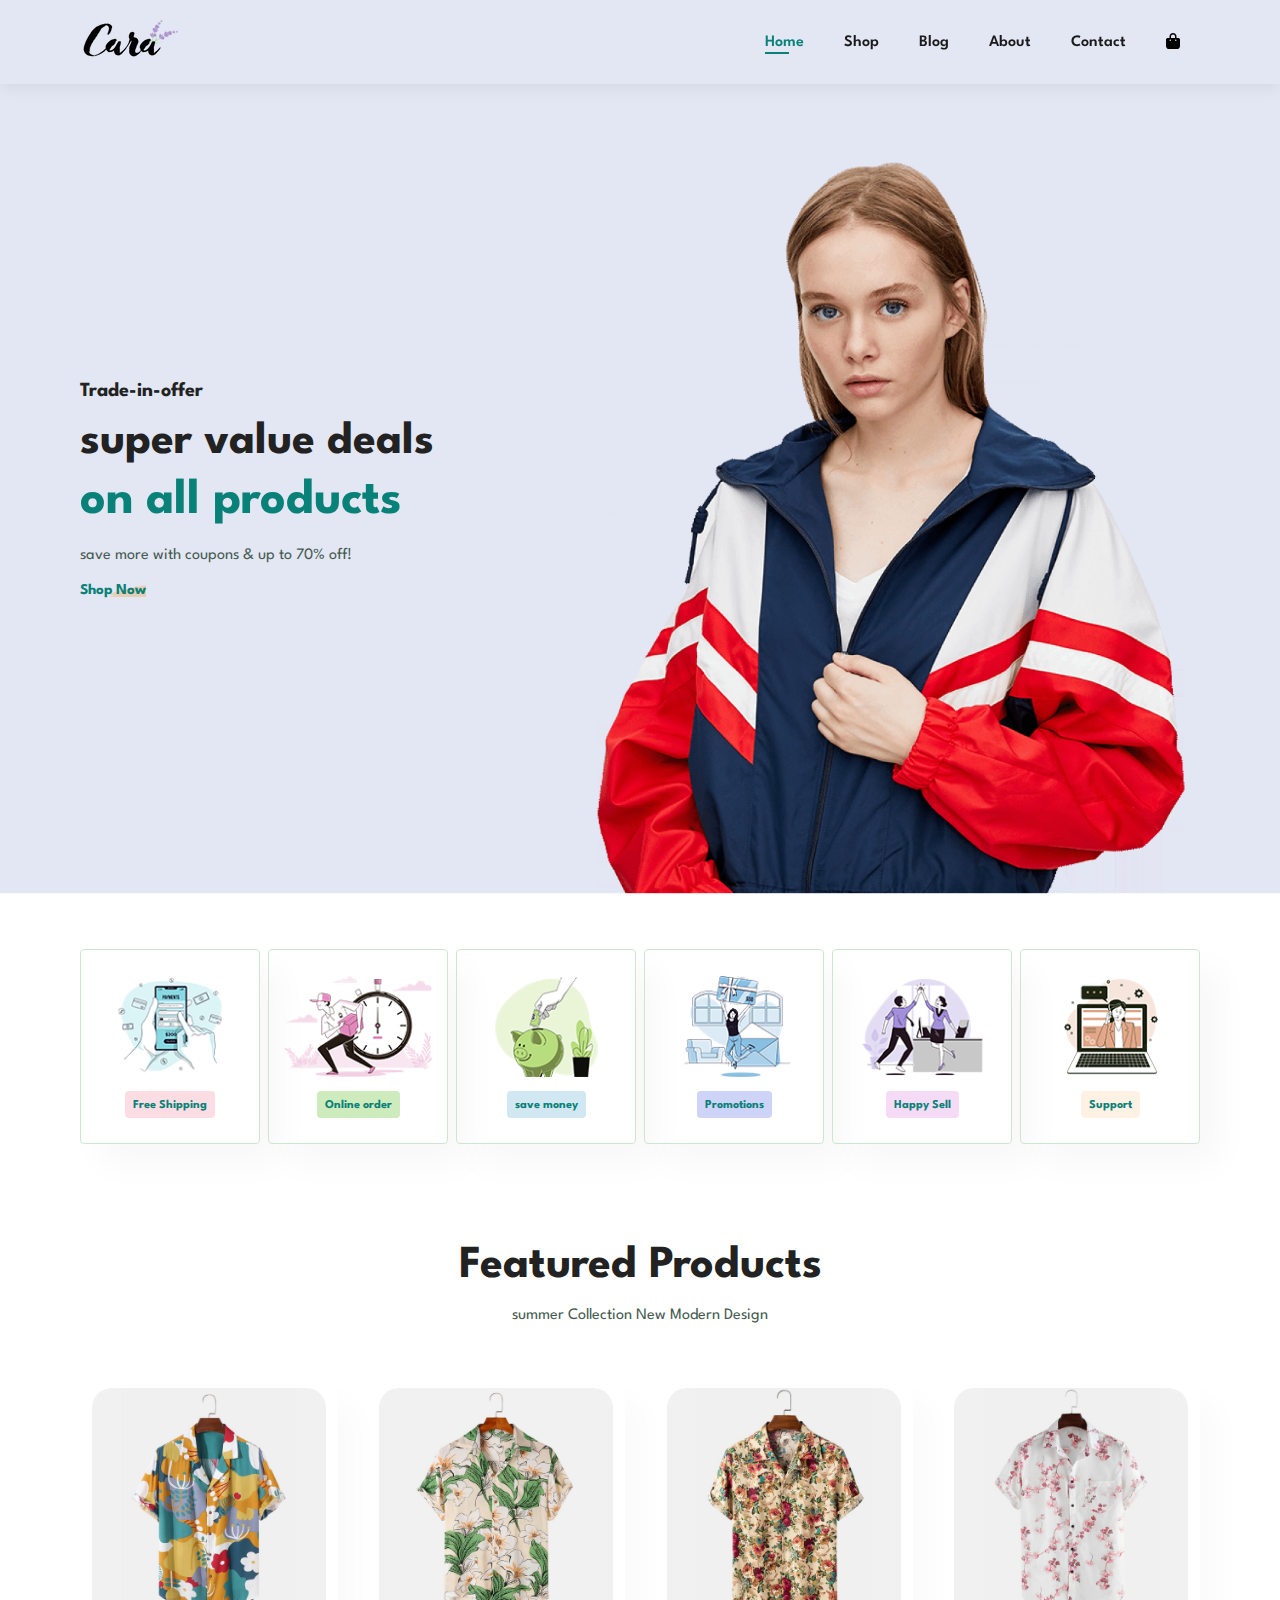
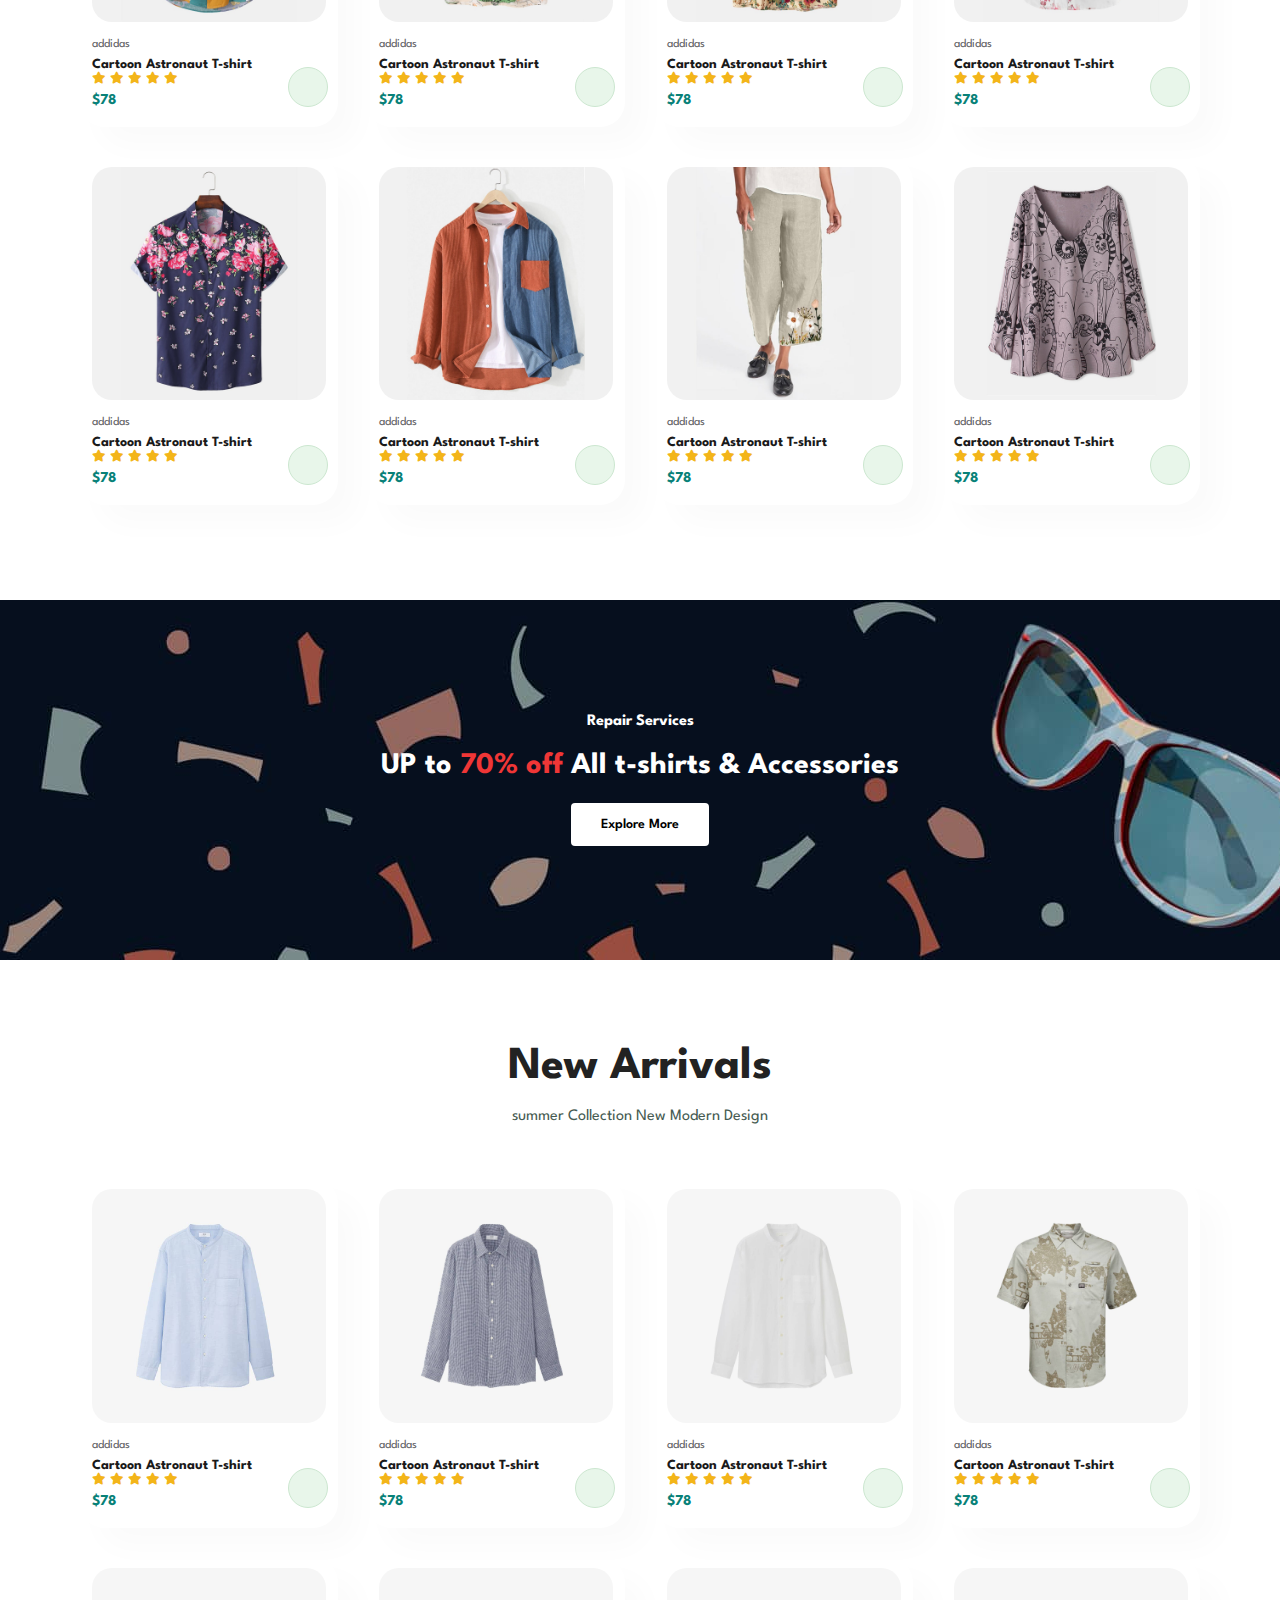
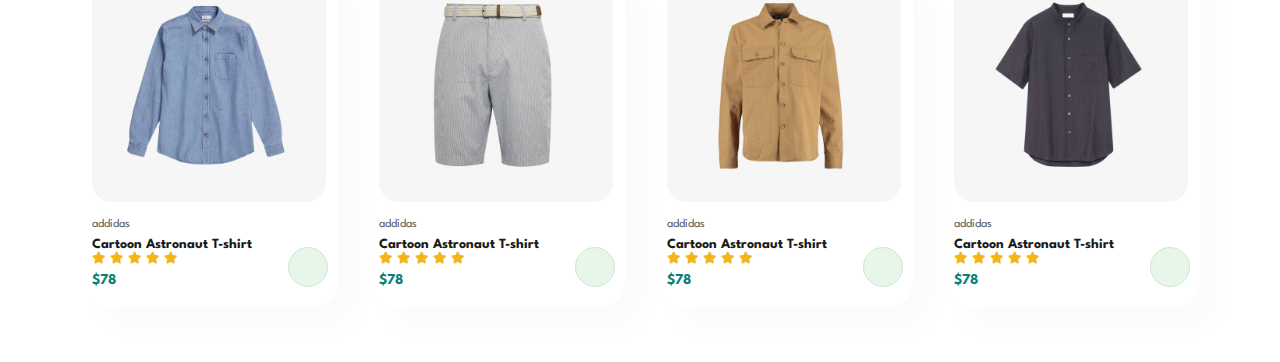
==== e-commerce/index.html @ a08f687c "Add files via upload" ====
<!DOCTYPE html>
<html lang="en">
  <head>
    <meta charset="UTF-8" />
    <meta name="viewport" content="width=device-width, initial-scale=1.0" />
    <title>Document</title>
    <link rel="stylesheet" href="style.css" />
    <link
      rel="stylesheet"
      href="https://cdnjs.cloudflare.com/ajax/libs/font-awesome/6.4.2/css/all.min.css"
      referrerpolicy="no-referrer"
    />
  </head>
  <body>
    <script src="script.js"></script>

    <section id="header">
      <a href="#"><img src="img/logo.png" class="logo" alt="" /></a>

      <div>
        <ul id="navbar">
          <li><a class="active" href="index.html">Home</a></li>
          <li><a href="shop.html">Shop</a></li>
          <li><a href="blog.html">Blog</a></li>
          <li><a href="about.html">About</a></li>
          <li><a href="contact.html">Contact</a></li>
          <li><i class="fa-solid fa-bag-shopping"></i></li>
        </ul>
      </div>
    </section>

    <section id="hero">
      <h4>Trade-in-offer</h4>
      <h2>super value deals</h2>
      <h1>on all products</h1>
      <p>save more with coupons & up to 70% off!</p>
      <button>Shop Now</button>
    </section>

    <section id="feature" class="section-p1">
      <div class="fe-box">
        <img src="img/features/f1.png" alt="" />
        <h6>Free Shipping</h6>
      </div>
      <div class="fe-box">
        <img src="img/features/f2.png" alt="" />
        <h6>Online order</h6>
      </div>
      <div class="fe-box">
        <img src="img/features/f3.png" alt="" />
        <h6>save money</h6>
      </div>
      <div class="fe-box">
        <img src="img/features/f4.png" alt="" />
        <h6>Promotions</h6>
      </div>
      <div class="fe-box">
        <img src="img/features/f5.png" alt="" />
        <h6>Happy Sell</h6>
      </div>
      <div class="fe-box">
        <img src="img/features/f6.png" alt="" />
        <h6>Support</h6>
      </div>
    </section>

    <section id="product1" class="section-p1">
      <h2>Featured Products</h2>
      <p>summer Collection New Modern Design</p>
      <div class="pro-container">
        <div class="pro">
          <img src="img/products/f1.jpg" alt="" />
          <div class="des">
            <span>addidas</span>
            <h5>Cartoon Astronaut T-shirt</h5>
            <div class="star">
              <i class="fas fa-star"></i>
              <i class="fas fa-star"></i>
              <i class="fas fa-star"></i>
              <i class="fas fa-star"></i>
              <i class="fas fa-star"></i>
            </div>
            <h4>$78</h4>
          </div>
          <a href="#"><i class="fal fa-shopping-cart cart"></i></a>
        </div>
        <div class="pro">
          <img src="img/products/f2.jpg" alt="" />
          <div class="des">
            <span>addidas</span>
            <h5>Cartoon Astronaut T-shirt</h5>
            <div class="star">
              <i class="fas fa-star"></i>
              <i class="fas fa-star"></i>
              <i class="fas fa-star"></i>
              <i class="fas fa-star"></i>
              <i class="fas fa-star"></i>
            </div>
            <h4>$78</h4>
          </div>
          <a href="#"><i class="fal fa-shopping-cart cart"></i></a>
        </div>
        <div class="pro">
          <img src="img/products/f3.jpg" alt="" />
          <div class="des">
            <span>addidas</span>
            <h5>Cartoon Astronaut T-shirt</h5>
            <div class="star">
              <i class="fas fa-star"></i>
              <i class="fas fa-star"></i>
              <i class="fas fa-star"></i>
              <i class="fas fa-star"></i>
              <i class="fas fa-star"></i>
            </div>
            <h4>$78</h4>
          </div>
          <a href="#"><i class="fal fa-shopping-cart cart"></i></a>
        </div>
        <div class="pro">
          <img src="img/products/f4.jpg" alt="" />
          <div class="des">
            <span>addidas</span>
            <h5>Cartoon Astronaut T-shirt</h5>
            <div class="star">
              <i class="fas fa-star"></i>
              <i class="fas fa-star"></i>
              <i class="fas fa-star"></i>
              <i class="fas fa-star"></i>
              <i class="fas fa-star"></i>
            </div>
            <h4>$78</h4>
          </div>
          <a href="#"><i class="fal fa-shopping-cart cart"></i></a>
        </div>
        <div class="pro">
          <img src="img/products/f5.jpg" alt="" />
          <div class="des">
            <span>addidas</span>
            <h5>Cartoon Astronaut T-shirt</h5>
            <div class="star">
              <i class="fas fa-star"></i>
              <i class="fas fa-star"></i>
              <i class="fas fa-star"></i>
              <i class="fas fa-star"></i>
              <i class="fas fa-star"></i>
            </div>
            <h4>$78</h4>
          </div>
          <a href="#"><i class="fal fa-shopping-cart cart"></i></a>
        </div>
        <div class="pro">
          <img src="img/products/f6.jpg" alt="" />
          <div class="des">
            <span>addidas</span>
            <h5>Cartoon Astronaut T-shirt</h5>
            <div class="star">
              <i class="fas fa-star"></i>
              <i class="fas fa-star"></i>
              <i class="fas fa-star"></i>
              <i class="fas fa-star"></i>
              <i class="fas fa-star"></i>
            </div>
            <h4>$78</h4>
          </div>
          <a href="#"><i class="fal fa-shopping-cart cart"></i></a>
        </div>
        <div class="pro">
          <img src="img/products/f7.jpg" alt="" />
          <div class="des">
            <span>addidas</span>
            <h5>Cartoon Astronaut T-shirt</h5>
            <div class="star">
              <i class="fas fa-star"></i>
              <i class="fas fa-star"></i>
              <i class="fas fa-star"></i>
              <i class="fas fa-star"></i>
              <i class="fas fa-star"></i>
            </div>
            <h4>$78</h4>
          </div>
          <a href="#"><i class="fal fa-shopping-cart cart"></i></a>
        </div>
        <div class="pro">
          <img src="img/products/f8.jpg" alt="" />
          <div class="des">
            <span>addidas</span>
            <h5>Cartoon Astronaut T-shirt</h5>
            <div class="star">
              <i class="fas fa-star"></i>
              <i class="fas fa-star"></i>
              <i class="fas fa-star"></i>
              <i class="fas fa-star"></i>
              <i class="fas fa-star"></i>
            </div>
            <h4>$78</h4>
          </div>
          <a href="#"><i class="fal fa-shopping-cart cart"></i></a>
        </div>
      </div>
    </section>

    <section id="banner" class="section-m1">
      <h4>Repair Services</h4>
      <h2>UP to <span>70% off</span> All t-shirts & Accessories</h2>
      <button class="normal">Explore More</button>
    </section>

    <section id="product1" class="section-p1">
      <h2>New Arrivals</h2>
      <p>summer Collection New Modern Design</p>
      <div class="pro-container">
        <div class="pro">
          <img src="img/products/n1.jpg" alt="" />
          <div class="des">
            <span>addidas</span>
            <h5>Cartoon Astronaut T-shirt</h5>
            <div class="star">
              <i class="fas fa-star"></i>
              <i class="fas fa-star"></i>
              <i class="fas fa-star"></i>
              <i class="fas fa-star"></i>
              <i class="fas fa-star"></i>
            </div>
            <h4>$78</h4>
          </div>
          <a href="#"><i class="fal fa-shopping-cart cart"></i></a>
        </div>
        <div class="pro">
          <img src="img/products/n2.jpg" alt="" />
          <div class="des">
            <span>addidas</span>
            <h5>Cartoon Astronaut T-shirt</h5>
            <div class="star">
              <i class="fas fa-star"></i>
              <i class="fas fa-star"></i>
              <i class="fas fa-star"></i>
              <i class="fas fa-star"></i>
              <i class="fas fa-star"></i>
            </div>
            <h4>$78</h4>
          </div>
          <a href="#"><i class="fal fa-shopping-cart cart"></i></a>
        </div>
        <div class="pro">
          <img src="img/products/n3.jpg" alt="" />
          <div class="des">
            <span>addidas</span>
            <h5>Cartoon Astronaut T-shirt</h5>
            <div class="star">
              <i class="fas fa-star"></i>
              <i class="fas fa-star"></i>
              <i class="fas fa-star"></i>
              <i class="fas fa-star"></i>
              <i class="fas fa-star"></i>
            </div>
            <h4>$78</h4>
          </div>
          <a href="#"><i class="fal fa-shopping-cart cart"></i></a>
        </div>
        <div class="pro">
          <img src="img/products/n4.jpg" alt="" />
          <div class="des">
            <span>addidas</span>
            <h5>Cartoon Astronaut T-shirt</h5>
            <div class="star">
              <i class="fas fa-star"></i>
              <i class="fas fa-star"></i>
              <i class="fas fa-star"></i>
              <i class="fas fa-star"></i>
              <i class="fas fa-star"></i>
            </div>
            <h4>$78</h4>
          </div>
          <a href="#"><i class="fal fa-shopping-cart cart"></i></a>
        </div>
        <div class="pro">
          <img src="img/products/n5.jpg" alt="" />
          <div class="des">
            <span>addidas</span>
            <h5>Cartoon Astronaut T-shirt</h5>
            <div class="star">
              <i class="fas fa-star"></i>
              <i class="fas fa-star"></i>
              <i class="fas fa-star"></i>
              <i class="fas fa-star"></i>
              <i class="fas fa-star"></i>
            </div>
            <h4>$78</h4>
          </div>
          <a href="#"><i class="fal fa-shopping-cart cart"></i></a>
        </div>
        <div class="pro">
          <img src="img/products/n6.jpg" alt="" />
          <div class="des">
            <span>addidas</span>
            <h5>Cartoon Astronaut T-shirt</h5>
            <div class="star">
              <i class="fas fa-star"></i>
              <i class="fas fa-star"></i>
              <i class="fas fa-star"></i>
              <i class="fas fa-star"></i>
              <i class="fas fa-star"></i>
            </div>
            <h4>$78</h4>
          </div>
          <a href="#"><i class="fal fa-shopping-cart cart"></i></a>
        </div>
        <div class="pro">
          <img src="img/products/n7.jpg" alt="" />
          <div class="des">
            <span>addidas</span>
            <h5>Cartoon Astronaut T-shirt</h5>
            <div class="star">
              <i class="fas fa-star"></i>
              <i class="fas fa-star"></i>
              <i class="fas fa-star"></i>
              <i class="fas fa-star"></i>
              <i class="fas fa-star"></i>
            </div>
            <h4>$78</h4>
          </div>
          <a href="#"><i class="fal fa-shopping-cart cart"></i></a>
        </div>
        <div class="pro">
          <img src="img/products/n8.jpg" alt="" />
          <div class="des">
            <span>addidas</span>
            <h5>Cartoon Astronaut T-shirt</h5>
            <div class="star">
              <i class="fas fa-star"></i>
              <i class="fas fa-star"></i>
              <i class="fas fa-star"></i>
              <i class="fas fa-star"></i>
              <i class="fas fa-star"></i>
            </div>
            <h4>$78</h4>
          </div>
          <a href="#"><i class="fal fa-shopping-cart cart"></i></a>
        </div>
      </div>
    </section>
  </body>
</html>
---- e-commerce/style.css ----
@import url("https://fonts.googleapis.com/css2?family=League+Spartan:wght@100;200&display=swap");

* {
  margin: 0;
  padding: 0;
  box-sizing: border-box;
  font-family: "League Spartan", sans-serif;
}

h1 {
  font-size: 50px;
  line-height: 64px;
  color: #222;
}

h2 {
  font-size: 46px;
  line-height: 54px;
  color: #222;
}

h4 {
  font-size: 20px;
  color: #222;
}

h6 {
  font-weight: 700;
  font-size: 12px;
}
p {
  font-size: 16px;
  color: #465b52;
  margin: 15px 0 20px 0;
}

.section-p1 {
  padding: 40px 80px;
}

.section-m1 {
  margin: 40px 0;
}

button.normal {
  font-size: 14px;
  font-weight: 600;
  padding: 15px 30px;
  color: #000;
  background-color: #fff;
  border-radius: 4px;
  cursor: pointer;
  border: none;
  outline: none;
  transition: 0.2s;
}
body {
  width: 100%;
}

#header {
  /* border: 1px solid red; */
  display: flex;
  align-items: center;
  justify-content: space-between;
  padding: 20px 80px;
  background: #e3e6f3;
  box-shadow: 0 5px 15px rgba(0, 0, 0, 0.06);
  z-index: 999;
  position: sticky;
  top: 0;
  left: 0;
}

#navbar {
  display: flex;
  align-items: center;
  justify-content: center;
}

#navbar li {
  list-style: none;
  padding: 0 20px;
  position: relative;
}

#navbar li a {
  text-decoration: none;
  font-size: 16px;
  font-weight: 600;
  color: #1a1a1a;
  transition: 0.3s ease;
}

#navbar li a:hover,
#navbar li a.active {
  color: #088178;
}

#navbar li a.active::after,
#navbar li a:hover::after {
  content: "";
  width: 30%;
  height: 2px;
  background: #088178;
  position: absolute;
  bottom: -4px;
  left: 20px;
}

/* home page */

#hero {
  background-image: url("img/hero4.png");
  height: 90vh;
  width: 100%;
  background-size: cover;
  background-position: top 25% right 0;
  padding: 0 80px;
  display: flex;
  flex-direction: column;
  align-items: flex-start;
  justify-content: center;
}

#hero h4 {
  padding-bottom: 15px;
}

#hero h1 {
  color: #088178;
}

#hero button {
  background-image: url("img/button.png");
  background-color: transparent;
  color: #088178;
  border: 0;
  padding: z4px 80px 14px 65px;
  background-repeat: no-repeat;
  cursor: pointer;
  font-weight: 700;
  font-size: 15px;
}

#feature {
  display: flex;
  align-items: center;
  justify-content: space-between;
  flex-wrap: wrap;
}

#feature .fe-box {
  width: 180px;
  text-align: center;
  padding: 25px 15px;
  box-shadow: 20px 20px 34px rgba(0, 0, 0, 0.03);
  border: 1px solid #cce7d0;
  border-radius: 4px;
  margin: 15px 0;
}

#feature .fe-box:hover {
  box-shadow: 10px 10px 54px rgba(70, 62, 221, 0.1);
}

#feature .fe-box img {
  width: 100%;
  margin-bottom: 10px;
}

#feature .fe-box h6 {
  display: inline-block;
  padding: 9px 8px 6px 8px;
  line-height: 1;
  border-radius: 4px;
  color: #088178;
  background-color: #fddde4;
}

#feature .fe-box:nth-child(2) h6 {
  background-color: #cdebbc;
}
#feature .fe-box:nth-child(3) h6 {
  background-color: #d1e8f2;
}
#feature .fe-box:nth-child(4) h6 {
  background-color: #cdd4f8;
}
#feature .fe-box:nth-child(5) h6 {
  background-color: #f6dbf6;
}
#feature .fe-box:nth-child(6) h6 {
  background-color: #fff2e5;
}

/* product page */

#product1 {
  text-align: center;
}

#product1 .pro-container {
  display: flex;
  justify-content: space-between;
  padding-top: 20px;
  flex-wrap: wrap;
}

#product1 .pro {
  width: 23%;
  min-width: 250px;
  padding: 10px 12px;
  border: 1px splid #cce7d8;
  border-radius: 25px;
  cursor: pointer;
  box-shadow: 20px 20px 30px rgba(0, 0, 0, 0.02);
  margin: 15px 0;
  transition: 0.2s ease;
  position: relative;
}

#product1 .pro:hover {
  box-shadow: 20px 20px 30px rgba(0, 0, 0, 0.06);
}

#product1 .pro img {
  width: 100%;
  border-radius: 20px;
}

#product1 .pro .des {
  text-align: start;
  padding: 10px 0;
}
#product1 .pro .des span {
  color: #606063;
  font-size: 12px;
}

#product1 .pro .des h5 {
  padding-top: 7px;
  color: #1a1a1a;
  font-size: 14px;
}

#product1 .pro .des i {
  font-size: 12px;
  color: rgb(243, 181, 25);
}

#product1 .pro .des h4 {
  padding-top: 7px;
  font-size: 15px;
  font-weight: 700;
  color: #088178;
}

#product1 .pro .cart {
  border: 1px solid #cce7d0;
  width: 40px;
  height: 40px;
  line-height: 40px;
  border-radius: 50px;
  background-color: #e8f6ea;
  font-weight: 500;
  color: #088178;
  position: absolute;
  bottom: 20px;
  right: 10px;
}

/* banner  */

#banner {
  display: flex;
  flex-direction: column;
  justify-content: center;
  align-items: center;
  text-align: center;
  background-image: url("img/banner/b2.jpg");
  width: 100%;
  height: 40vh;
  background-size: cover;
  background-position: center;
}

#banner h4 {
  color: #fff;
  font-size: 16px;
}

#banner h2 {
  color: #fff;
  font-size: 30px;
  padding: 10px 0;
}

#banner h2 span {
  color: #ef3636;
}

#banner button:hover {
  background-color: #088178;
  color: #fff;
}
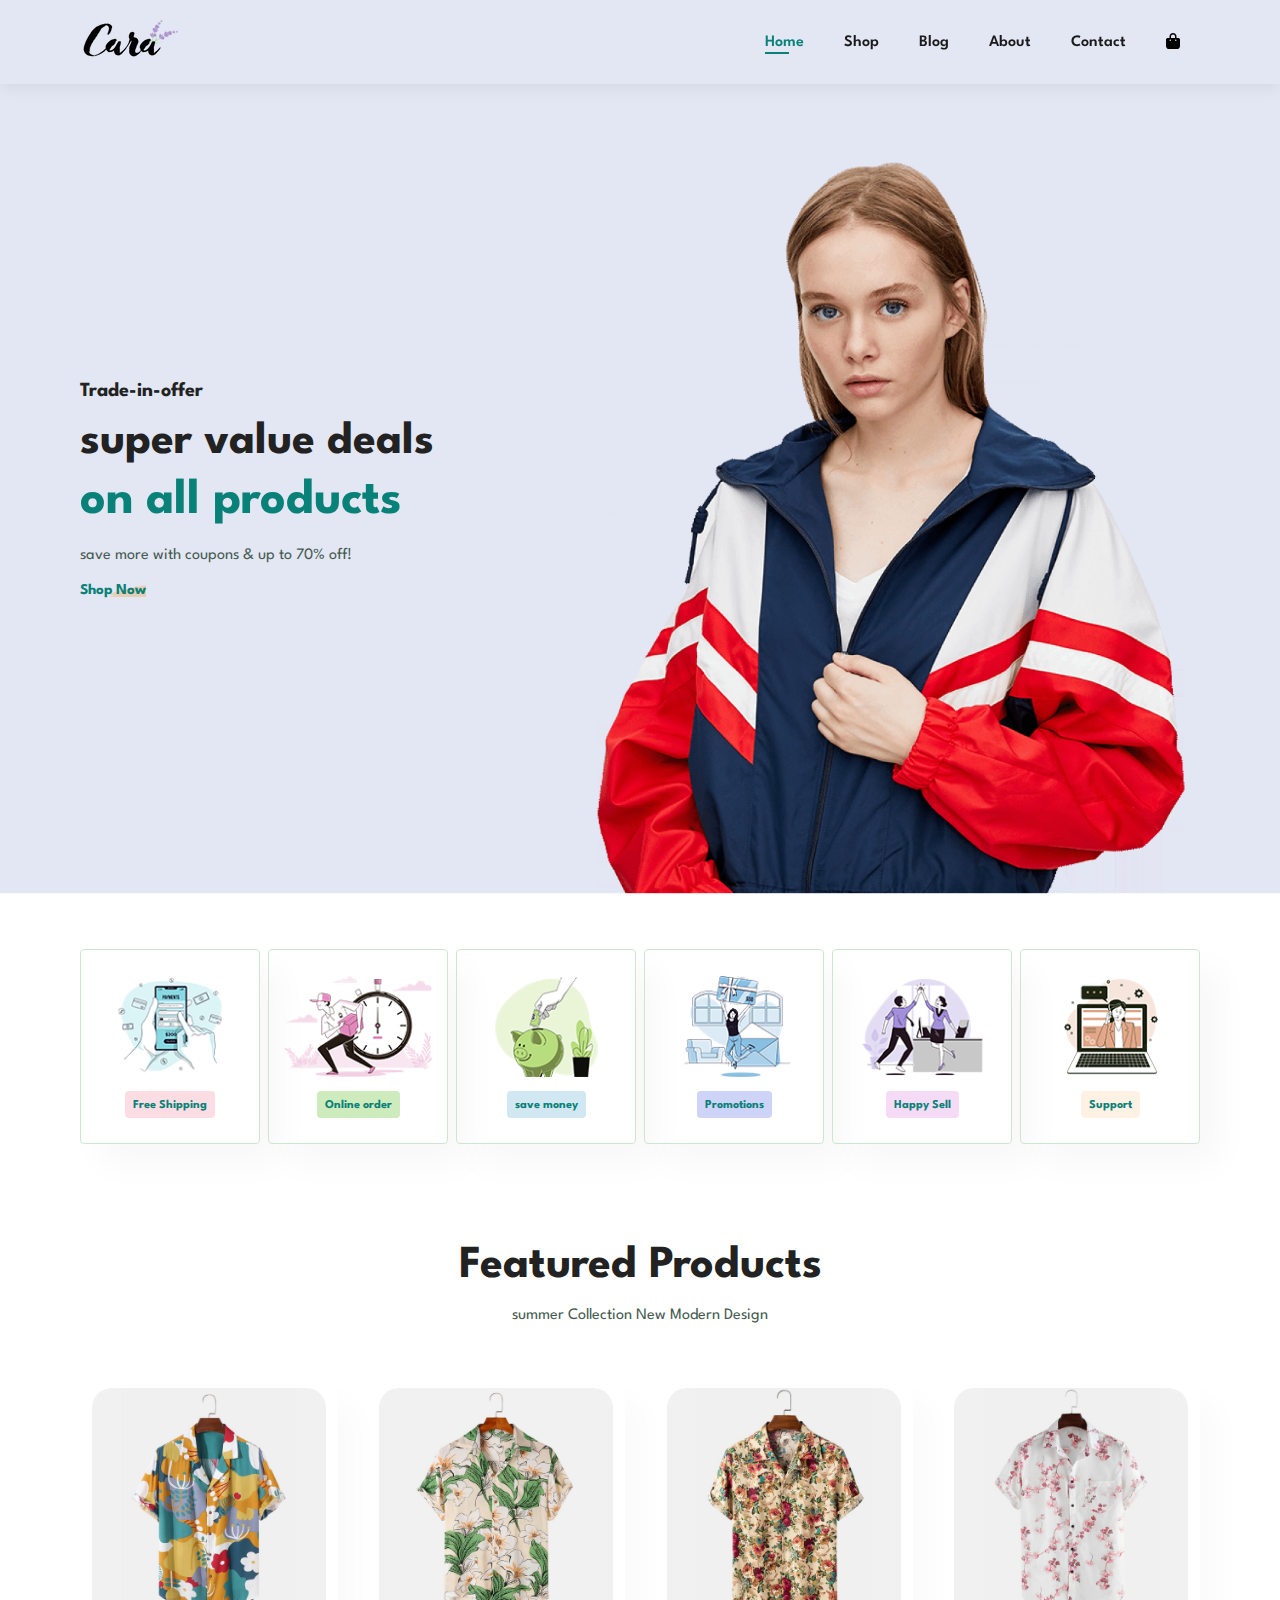
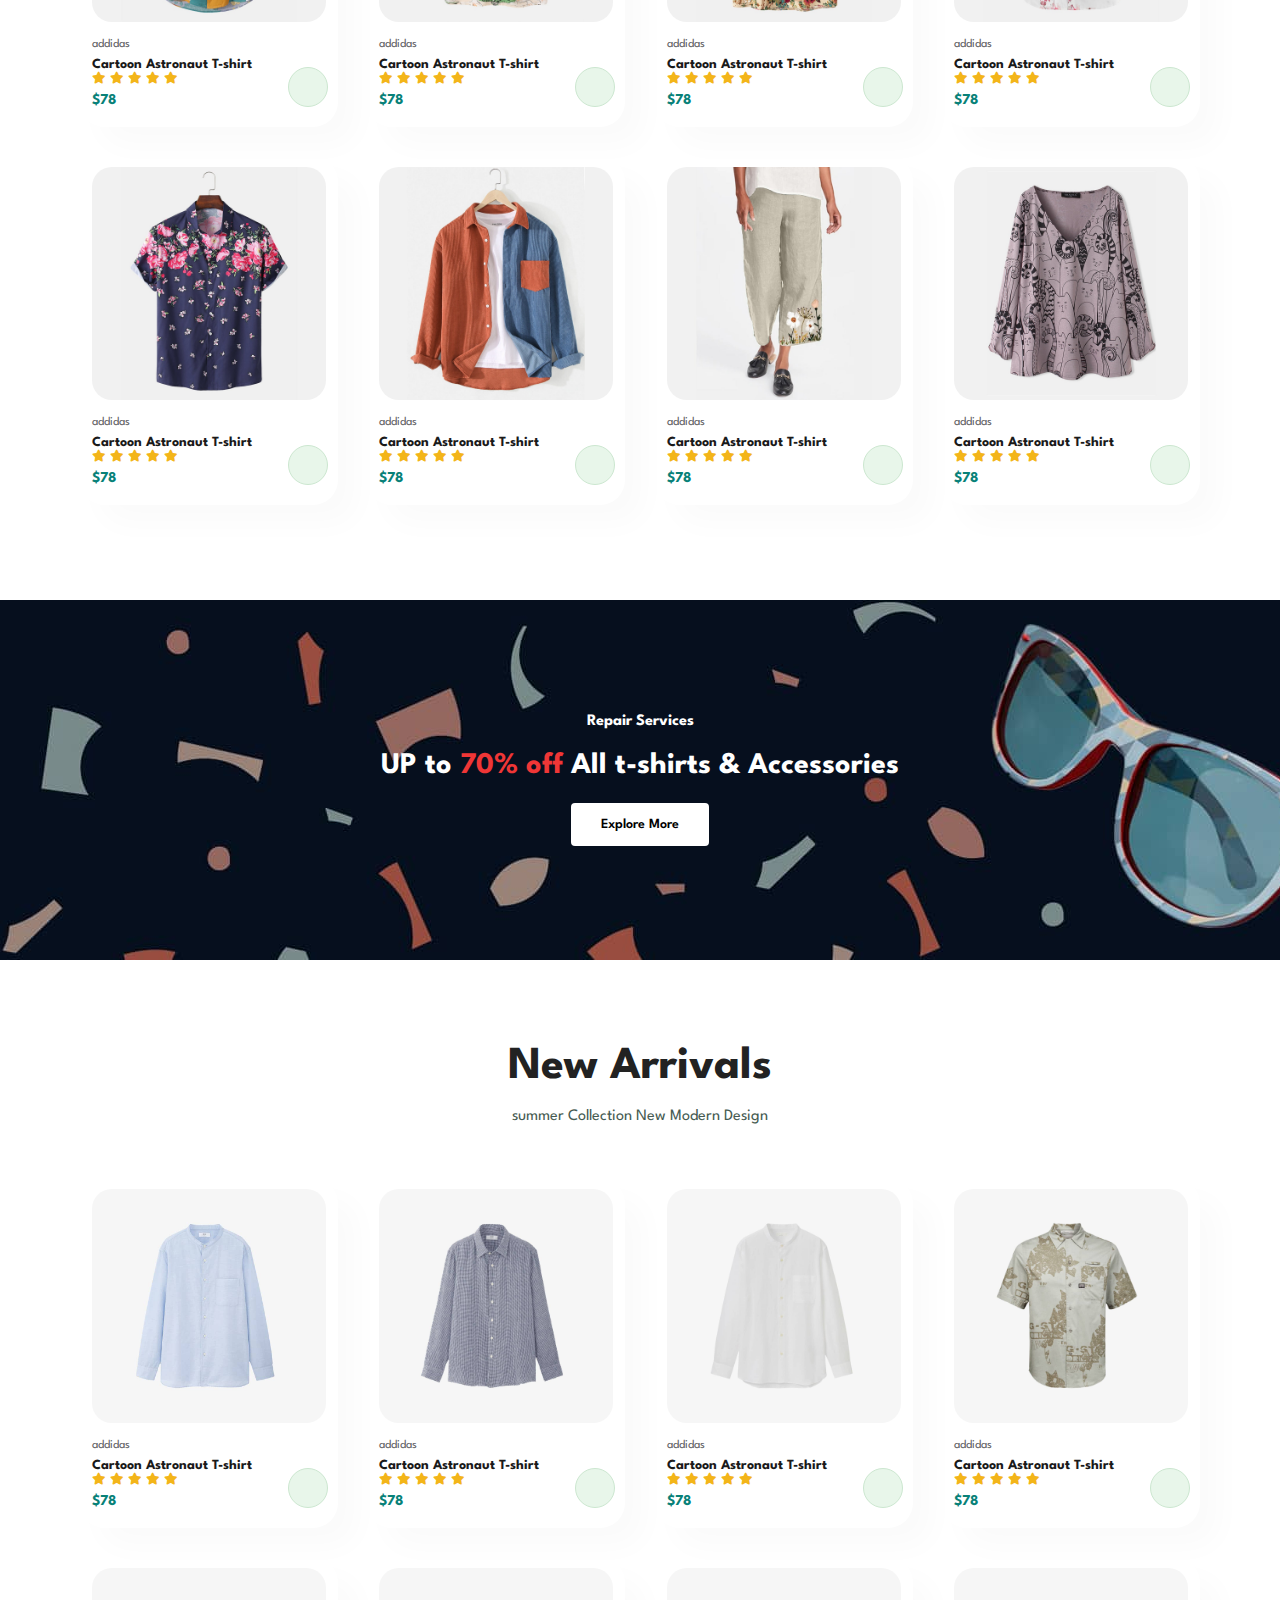
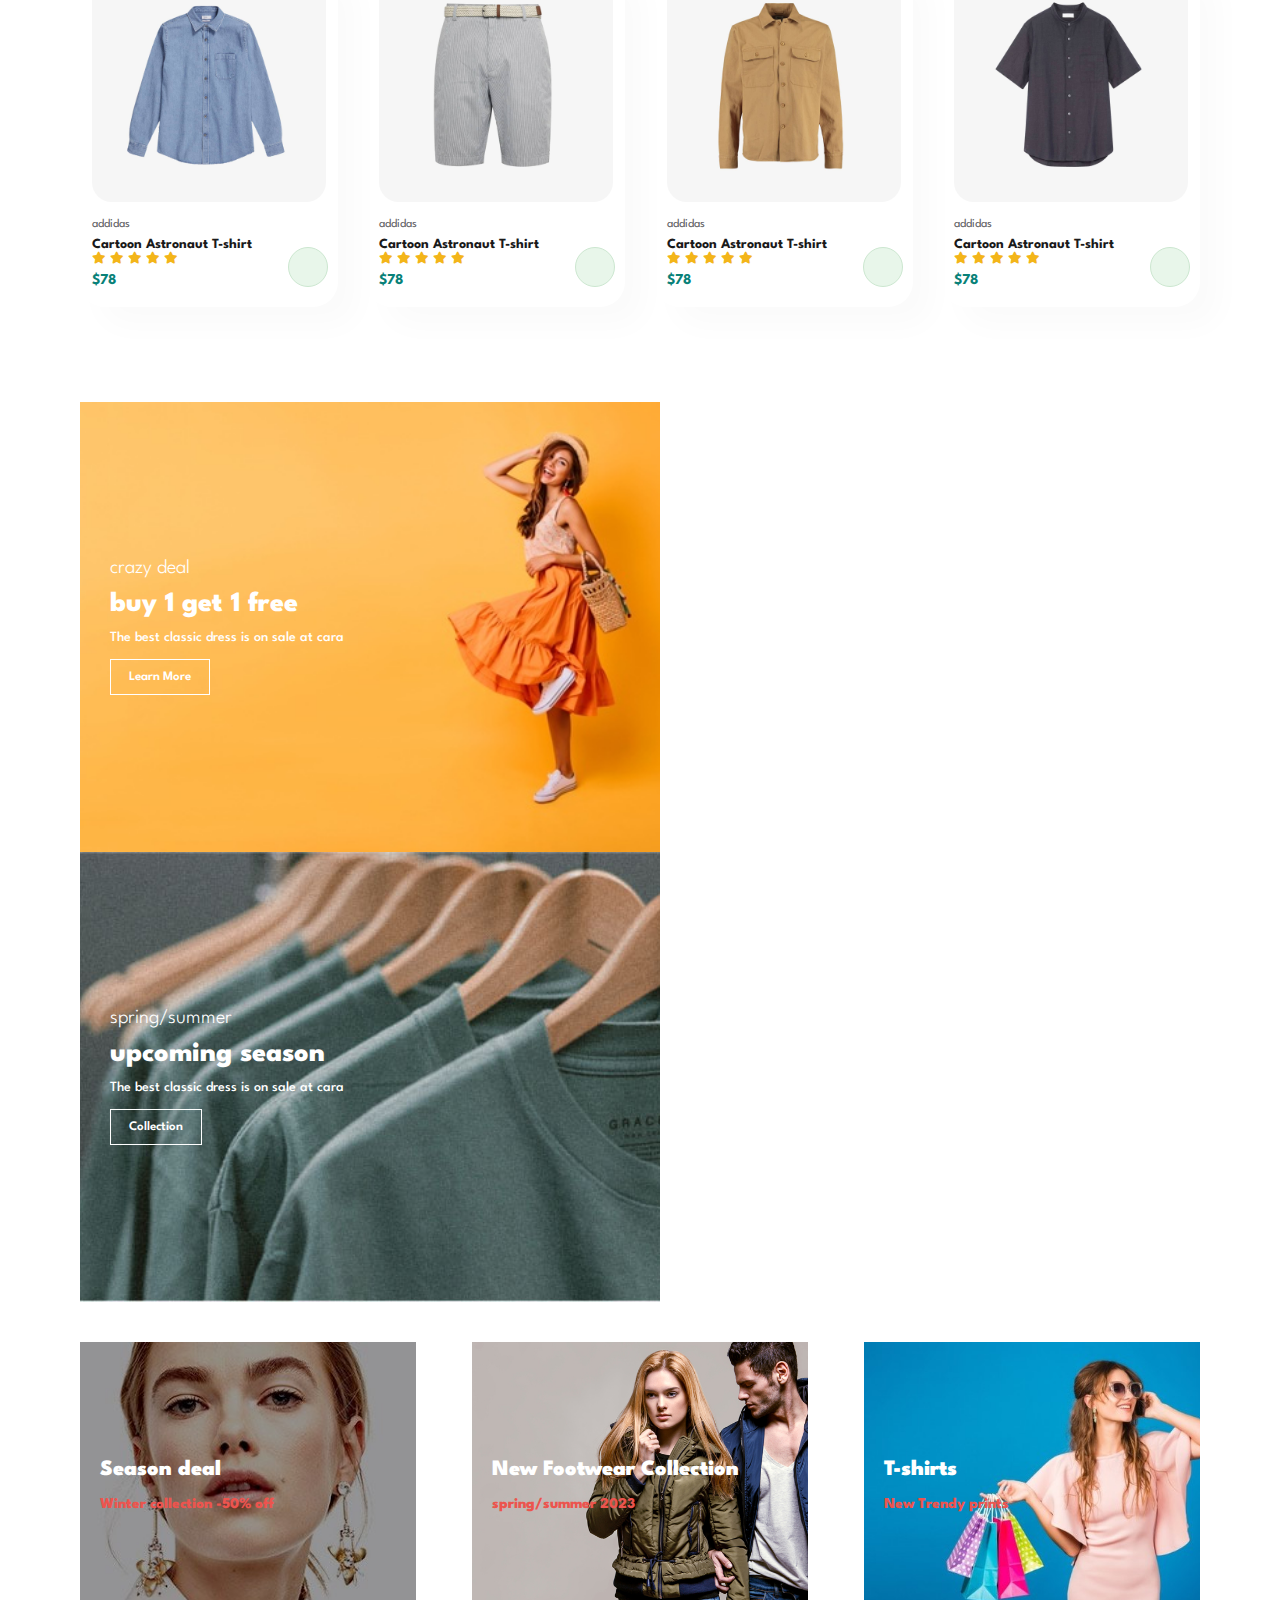
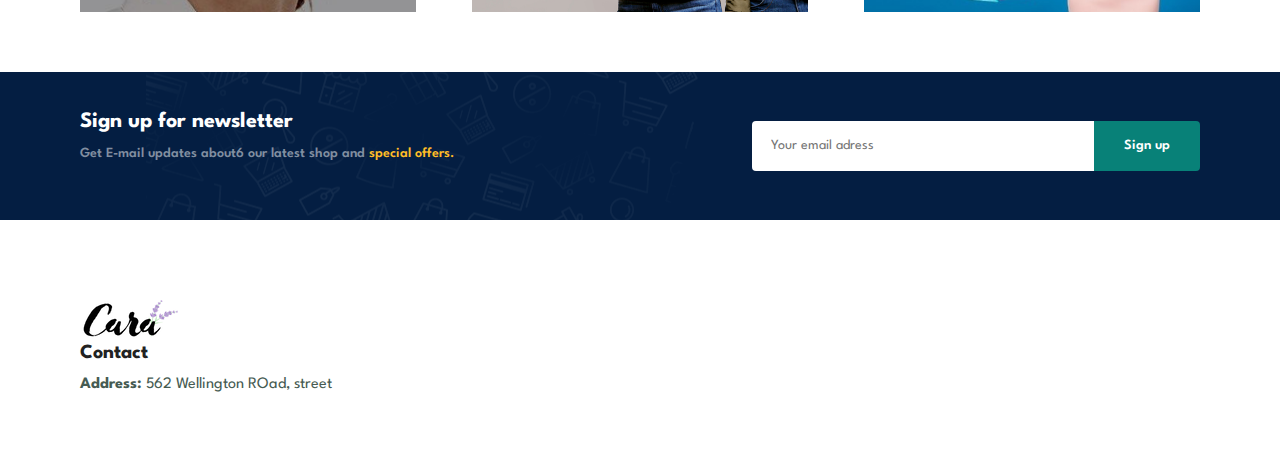
==== commit d9ebea9a: "home page" ====
--- a/e-commerce/index.html
+++ b/e-commerce/index.html
@@ -3,7 +3,7 @@
   <head>
     <meta charset="UTF-8" />
     <meta name="viewport" content="width=device-width, initial-scale=1.0" />
-    <title>Document</title>
+    <title>Document nabin</title>
     <link rel="stylesheet" href="style.css" />
     <link
       rel="stylesheet"
@@ -339,5 +339,59 @@
         </div>
       </div>
     </section>
+
+    <section id="sm-banner" class="section-p1">
+      <div class="banner-box">
+        <h4>crazy deal</h4>
+        <h2>buy 1 get 1 free</h2>
+        <span>The best classic dress is on sale at cara</span>
+        <button class="white">Learn More</button>
+      </div>
+      <div class="banner-box banner-box2">
+        <h4>spring/summer</h4>
+        <h2>upcoming season</h2>
+        <span>The best classic dress is on sale at cara</span>
+        <button class="white">Collection</button>
+      </div>
+    </section>
+
+    <section id="banner3">
+      <div class="banner-box">
+        <h2>Season deal</h2>
+        <h3>Winter collection -50% off</h3>
+      </div>
+      <div class="banner-box banner-box2">
+        <h2>New Footwear Collection</h2>
+        <h3>spring/summer 2023</h3>
+      </div>
+      <div class="banner-box banner-box3">
+        <h2>T-shirts</h2>
+        <h3>New Trendy prints</h3>
+      </div>
+    </section>
+
+    <section id="newsletter" class="section-p1 section-m1">
+      <div class="newstext">
+        <h4>Sign up for newsletter</h4>
+        <p>
+          Get E-mail updates about6 our latest shop and
+          <span>special offers.</span>
+        </p>
+      </div>
+      <div class="form">
+        <input type="text" placeholder="Your email adress" />
+        <button class="normal">Sign up</button>
+      </div>
+    </section>
+
+    <footer class="section-p1">
+
+      <div class="col">
+        <img src="img/logo.png" alt="">
+        <h4>Contact</h4>
+        <p><strong>Address: </strong> 562 Wellington ROad, street</p>
+
+      </div>
+    </footer>
   </body>
 </html>
--- a/e-commerce/style.css
+++ b/e-commerce/style.css
@@ -54,6 +54,19 @@
   outline: none;
   transition: 0.2s;
 }
+
+button.white {
+  font-size: 13px;
+  font-weight: 600;
+  padding: 11px 18px;
+  color: #fff;
+  background-color: transparent;
+  cursor: pointer;
+  border: 1px solid #fff;
+  outline: none;
+  transition: 0.2s;
+}
+
 body {
   width: 100%;
 }
@@ -304,3 +317,139 @@
   background-color: #088178;
   color: #fff;
 }
+
+#sm-banner {
+  display: flex;
+  justify-content: space-between;
+  flex-wrap: wrap;
+}
+#sm-banner .banner-box {
+  display: flex;
+  flex-direction: column;
+  justify-content: center;
+  align-items: flex-start;
+  padding: 30px;
+  background-image: url("img/banner/b17.jpg");
+  min-width: 580px;
+  height: 50vh;
+  background-size: cover;
+  background-position: center;
+}
+
+#sm-banner .banner-box2 {
+  background-image: url("img/banner/b10.jpg");
+}
+
+#sm-banner h4 {
+  color: #fff;
+  font-size: 20px;
+  font-weight: 300;
+}
+#sm-banner h2 {
+  color: #fff;
+  font-size: 28px;
+  font-weight: 800;
+}
+
+#sm-banner span {
+  color: #fff;
+  font-size: 14px;
+  font-weight: 500;
+  padding-bottom: 15px;
+}
+
+#sm-banner .banner-box:hover button {
+  background-color: #088178;
+  border: 1px solid #088178;
+}
+
+#banner3 {
+  display: flex;
+  justify-content: space-between;
+  flex-wrap: wrap;
+  padding: 0 80px;
+}
+#banner3 .banner-box {
+  display: flex;
+  flex-direction: column;
+  justify-content: center;
+  align-items: flex-start;
+  padding: 20px;
+  background-image: url("img/banner/b7.jpg");
+  min-width: 30%;
+  height: 30vh;
+  background-size: cover;
+  background-position: center;
+  margin-bottom: 20px;
+}
+
+#banner3 .banner-box2 {
+  background-image: url("img/banner/b4.jpg");
+}
+
+#banner3 .banner-box3 {
+  background-image: url("img/banner/b18.jpg");
+}
+
+#banner3 h2 {
+  color: #fff;
+  font-weight: 900;
+  font-size: 22px;
+}
+
+#banner3 h3 {
+  color: #ec544e;
+  font-weight: 800;
+  font-size: 15px;
+}
+
+#newsletter {
+  display: flex;
+  justify-content: space-between;
+  flex-wrap: wrap;
+  align-items: center;
+  background-image: url("img/banner/b14.png");
+  background-repeat: no-repeat;
+  background-position: 20% 30%;
+  background-color: #041e42;
+}
+
+#newsletter h4 {
+  font-size: 22px;
+  font-weight: 700;
+  color: #fff;
+}
+
+#newsletter p {
+  color: #818ea0;
+  font-size: 14px;
+  font-weight: 600;
+}
+
+#newsletter p span {
+  color: #ffbd27;
+}
+
+#newsletter .form {
+  display: flex;
+  width: 40%;
+}
+#newsletter input {
+  height: 3.125rem;
+  padding: 0 1.25em;
+  font-size: 14px;
+  width: 100%;
+  border: 1px solid transparent;
+  border-radius: 4px;
+  outline: none;
+  border-top-right-radius: 0;
+  border-bottom-right-radius: 0;
+}
+
+#newsletter button {
+  background-color: #088178;
+  color: #fff;
+  white-space: nowrap;
+  border-top-left-radius: 0;
+  border-bottom-left-radius: 0;
+}
